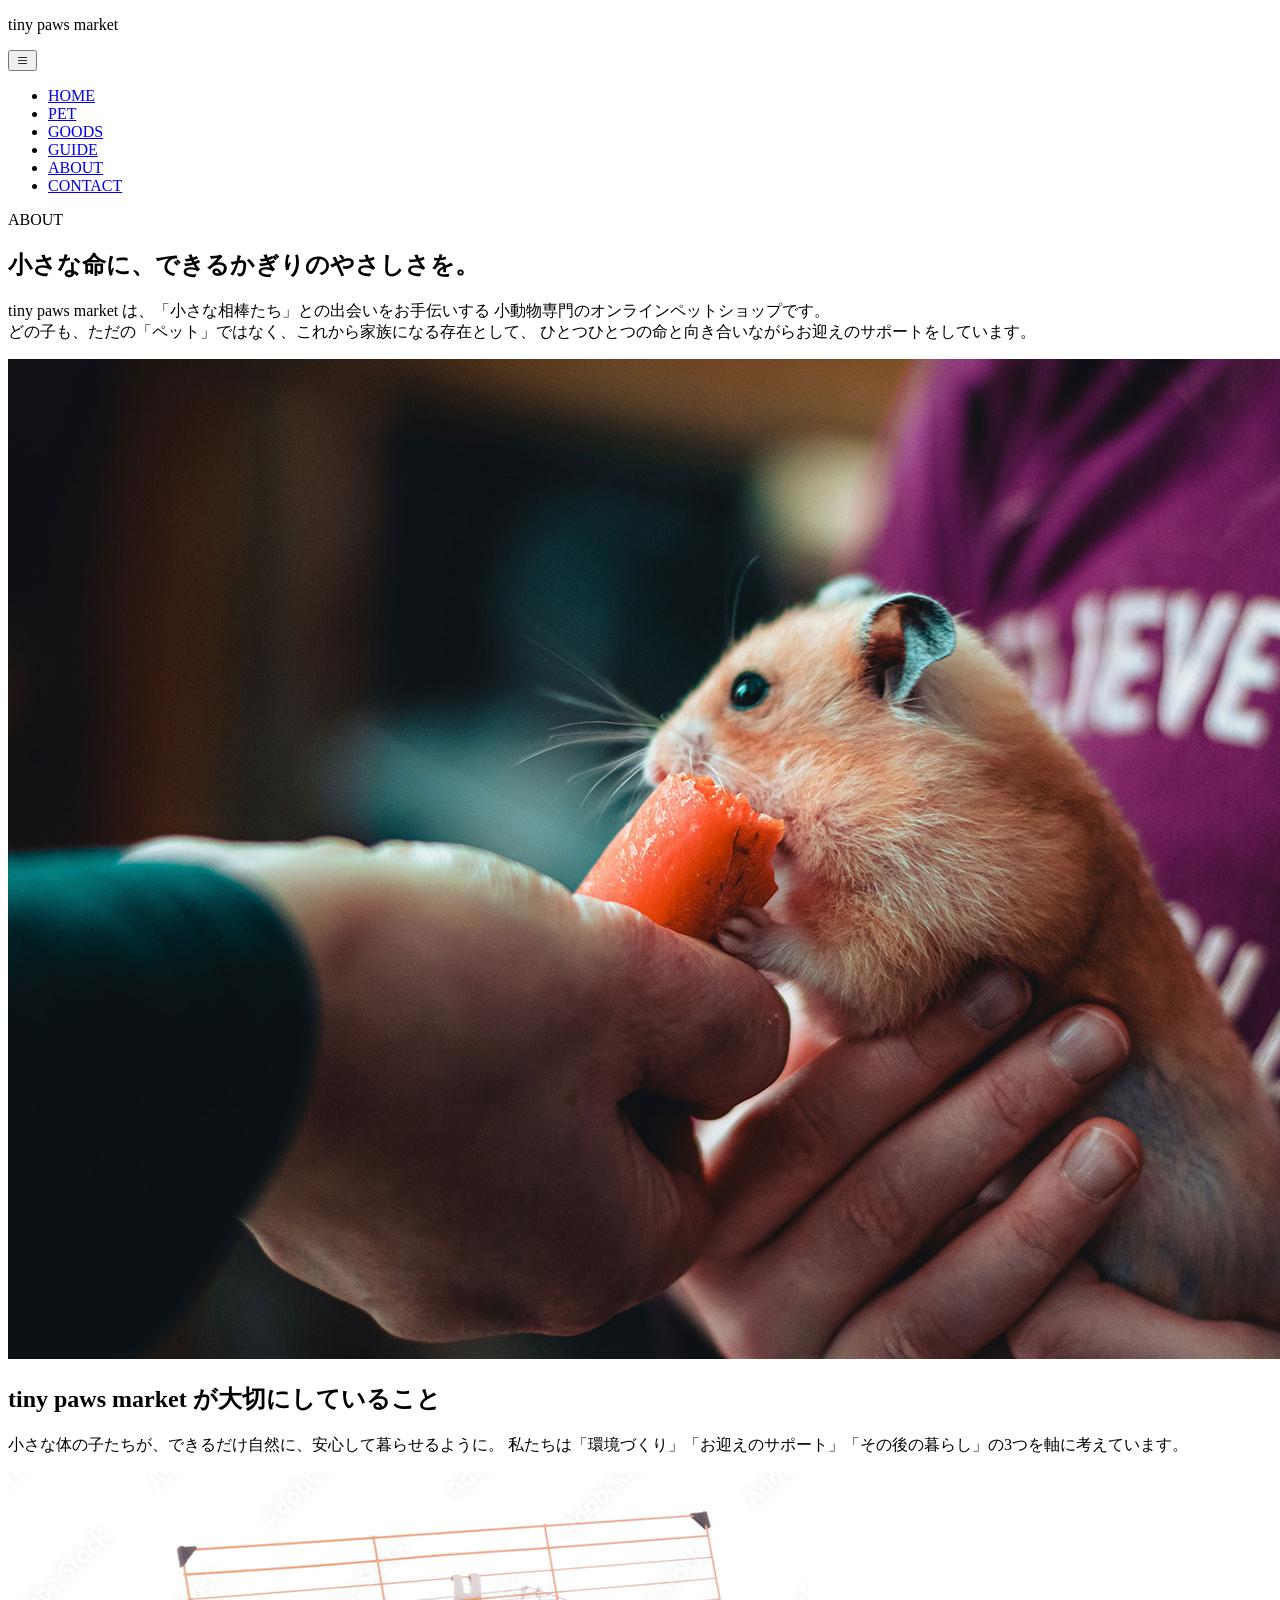
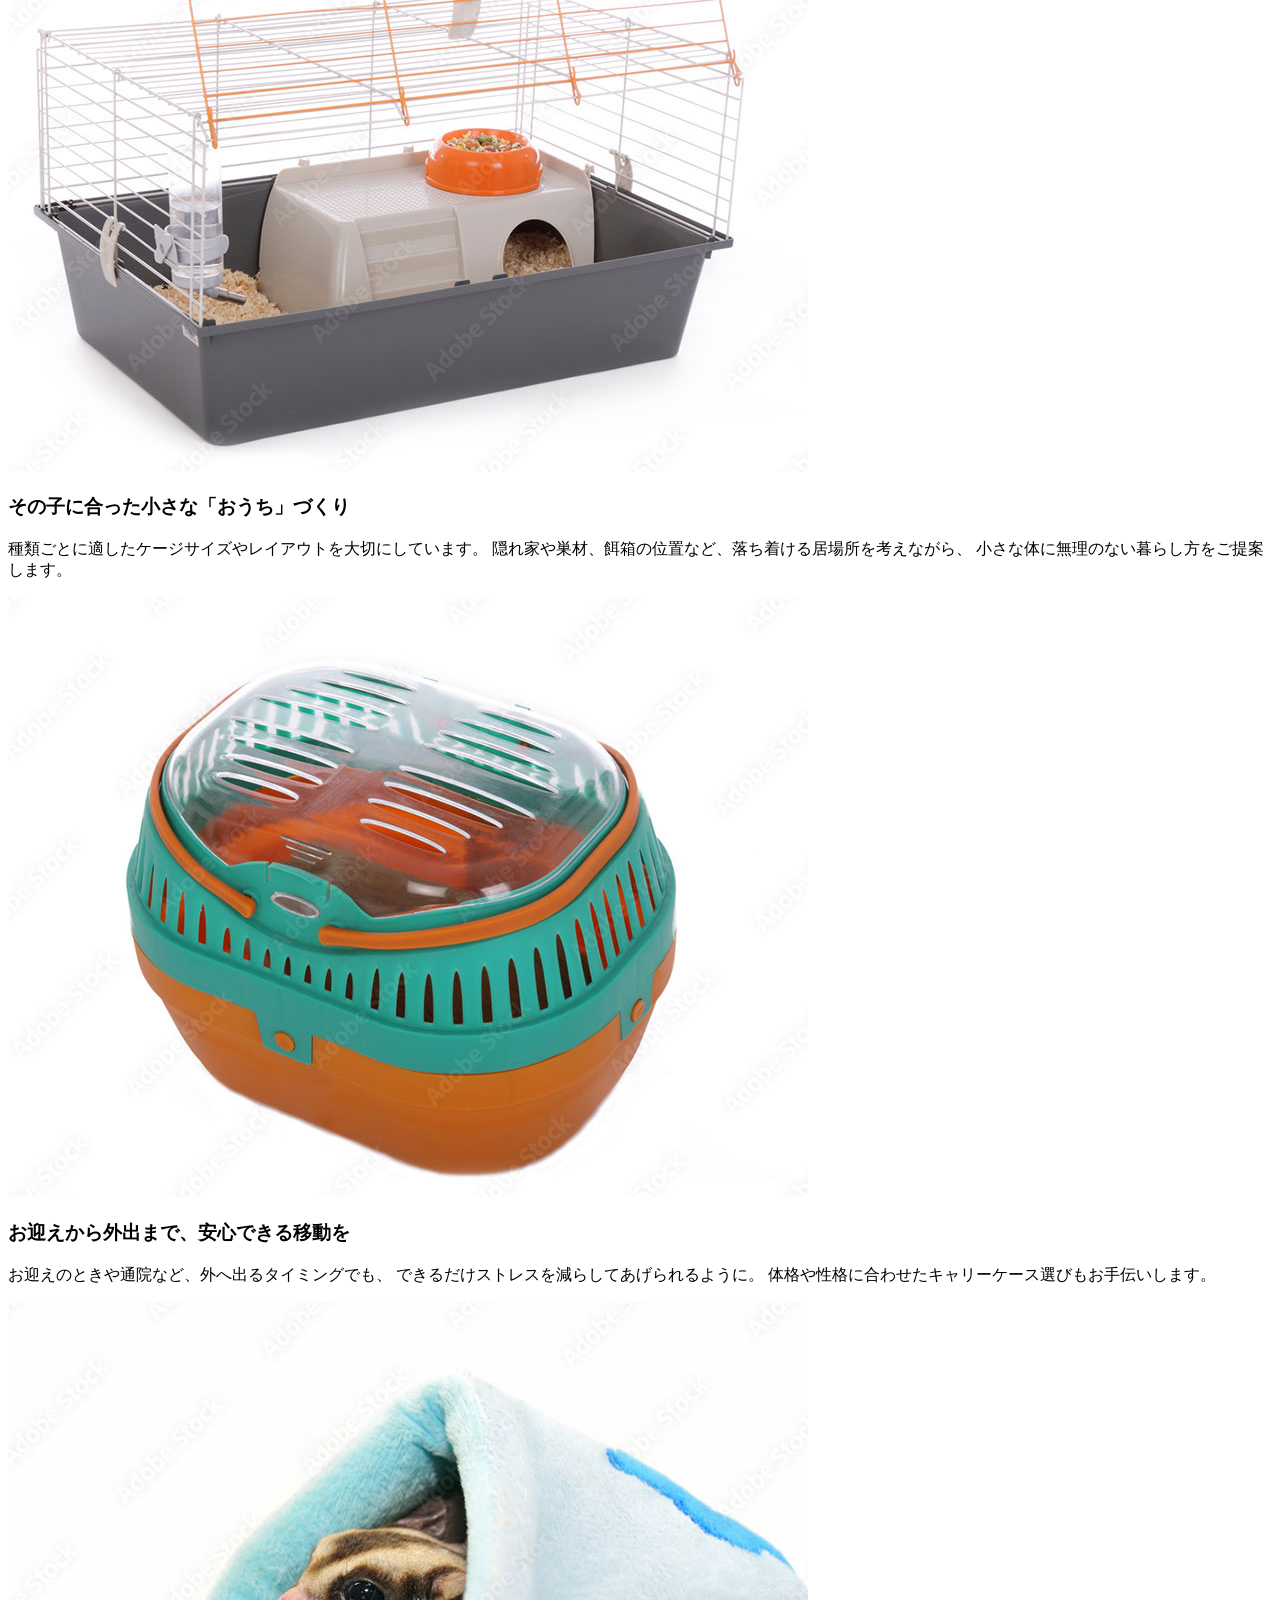
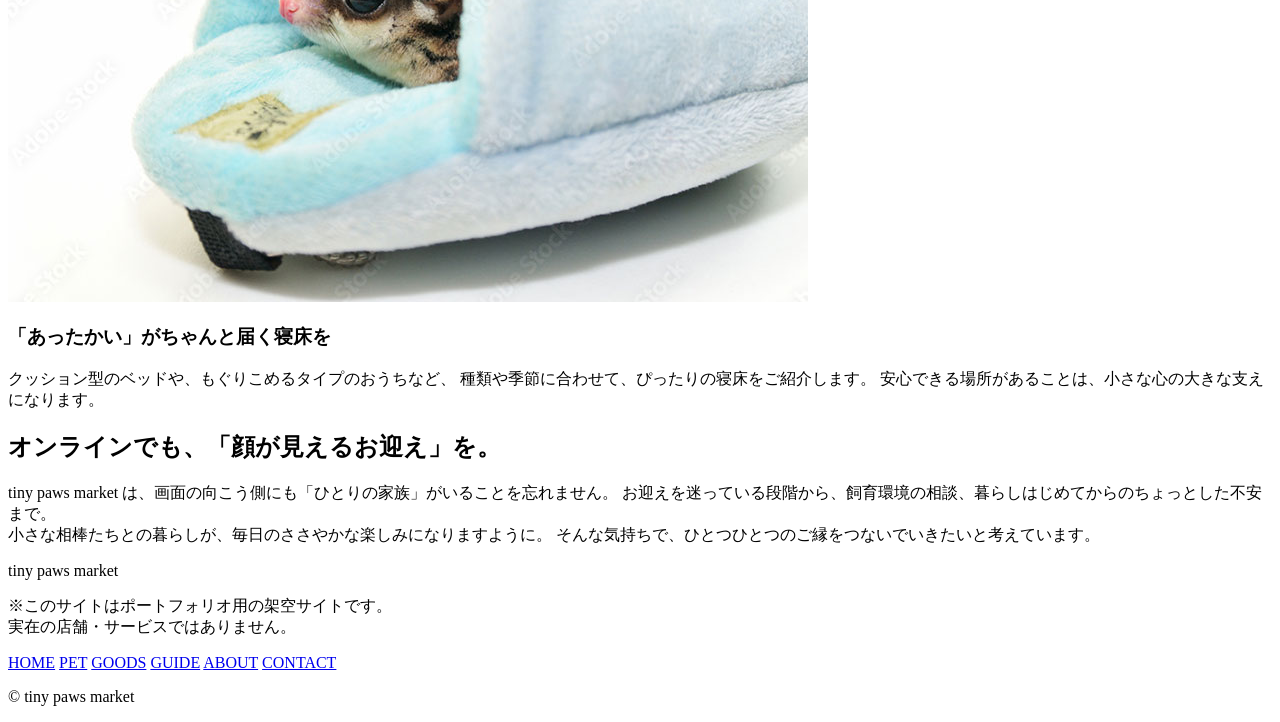
==== about.html @ 4024fcd1 "Add files via upload" ====
<!DOCTYPE html>
<html lang="ja">

<head>
    <meta charset="UTF-8">
    <title>tiny paws market | お店について（ABOUT）</title>
    <meta name="viewport" content="width=device-width, initial-scale=1">
    <link rel="stylesheet" href="css/style.css">
    <link rel="stylesheet" href="https://cdn.jsdelivr.net/npm/bootstrap-icons@1.11.3/font/bootstrap-icons.min.css">
</head>

<body>
    <header class="site-header">
        <div class="container">
            <div class="header-inner">
                <p class="site-title">tiny paws market</p>
                <button class="nav-toggle" aria-label="メニューを開く" aria-expanded="false">
                    <i class="bi bi-list"></i>
                </button>
            </div>
            <nav class="global-nav">
                <ul>
                    <li><a href="index.html">HOME</a></li>
                    <li><a href="pet.html">PET</a></li>
                    <li><a href="#">GOODS</a></li>
                    <li><a href="guide.html">GUIDE</a></li>
                    <li><a href="about.html">ABOUT</a></li>
                    <li><a href="contact.html">CONTACT</a></li>
                </ul>
            </nav>
        </div>
    </header>

    <main class="about-main">
        <!-- ページヘッダー＋メインビジュアル -->
        <section class="section about-hero">
            <div class="container about-hero-inner">
                <div class="about-hero-text">
                    <p class="section-label">ABOUT</p>
                    <h1 class="section-title">小さな命に、できるかぎりのやさしさを。</h1>
                    <p class="section-text">
                        tiny paws market は、「小さな相棒たち」との出会いをお手伝いする
                        小動物専門のオンラインペットショップです。<br>
                        どの子も、ただの「ペット」ではなく、これから家族になる存在として、
                        ひとつひとつの命と向き合いながらお迎えのサポートをしています。
                    </p>
                </div>
                <div class="about-hero-image">
                    <img src="image/about_main.jpg" alt="ハムスターをやさしく抱えている様子">
                </div>
            </div>
        </section>

        <!-- tiny paws market のこだわり（3カラム） -->
        <section class="section about-features">
            <div class="container">
                <h2 class="section-title">tiny paws market が大切にしていること</h2>
                <p class="section-text">
                    小さな体の子たちが、できるだけ自然に、安心して暮らせるように。
                    私たちは「環境づくり」「お迎えのサポート」「その後の暮らし」の3つを軸に考えています。
                </p>

                <div class="about-features-grid">
                    <article class="about-feature-item">
                        <img src="image/about_1.jpg" alt="小動物用のケージとおうち、餌箱">
                        <h3 class="about-feature-title">その子に合った小さな「おうち」づくり</h3>
                        <p class="about-feature-text">
                            種類ごとに適したケージサイズやレイアウトを大切にしています。
                            隠れ家や巣材、餌箱の位置など、落ち着ける居場所を考えながら、
                            小さな体に無理のない暮らし方をご提案します。
                        </p>
                    </article>

                    <article class="about-feature-item">
                        <img src="image/about_2.jpg" alt="外出用の小動物用キャリーケース">
                        <h3 class="about-feature-title">お迎えから外出まで、安心できる移動を</h3>
                        <p class="about-feature-text">
                            お迎えのときや通院など、外へ出るタイミングでも、
                            できるだけストレスを減らしてあげられるように。
                            体格や性格に合わせたキャリーケース選びもお手伝いします。
                        </p>
                    </article>

                    <article class="about-feature-item">
                        <img src="image/about_3.jpg" alt="小動物用のクッション型ベッド">
                        <h3 class="about-feature-title">「あったかい」がちゃんと届く寝床を</h3>
                        <p class="about-feature-text">
                            クッション型のベッドや、もぐりこめるタイプのおうちなど、
                            種類や季節に合わせて、ぴったりの寝床をご紹介します。
                            安心できる場所があることは、小さな心の大きな支えになります。
                        </p>
                    </article>
                </div>
            </div>
        </section>

        <!-- メッセージ -->
        <section class="section about-message">
            <div class="container">
                <h2 class="section-title">オンラインでも、「顔が見えるお迎え」を。</h2>
                <p class="section-text">
                    tiny paws market は、画面の向こう側にも「ひとりの家族」がいることを忘れません。
                    お迎えを迷っている段階から、飼育環境の相談、暮らしはじめてからのちょっとした不安まで。<br class="sp-br">
                    小さな相棒たちとの暮らしが、毎日のささやかな楽しみになりますように。
                    そんな気持ちで、ひとつひとつのご縁をつないでいきたいと考えています。
                </p>
            </div>
        </section>
    </main>

    <footer class="site-footer">
        <div class="container footer-inner">
            <div class="footer-left">
                <div class="logo">tiny paws market</div>
                <p class="note">
                    ※このサイトはポートフォリオ用の架空サイトです。<br>
                    実在の店舗・サービスではありません。
                </p>
            </div>
            <div class="footer-right">
                <nav class="footer-nav">
                    <a href="index.html">HOME</a>
                    <a href="pet.html">PET</a>
                    <a href="#">GOODS</a>
                    <a href="guide.html">GUIDE</a>
                    <a href="about.html">ABOUT</a>
                    <a href="contact.html">CONTACT</a>
                </nav>
                <p class="copyright">© tiny paws market</p>
            </div>
        </div>
    </footer>

    <script src="js/main.js"></script>
</body>

</html>
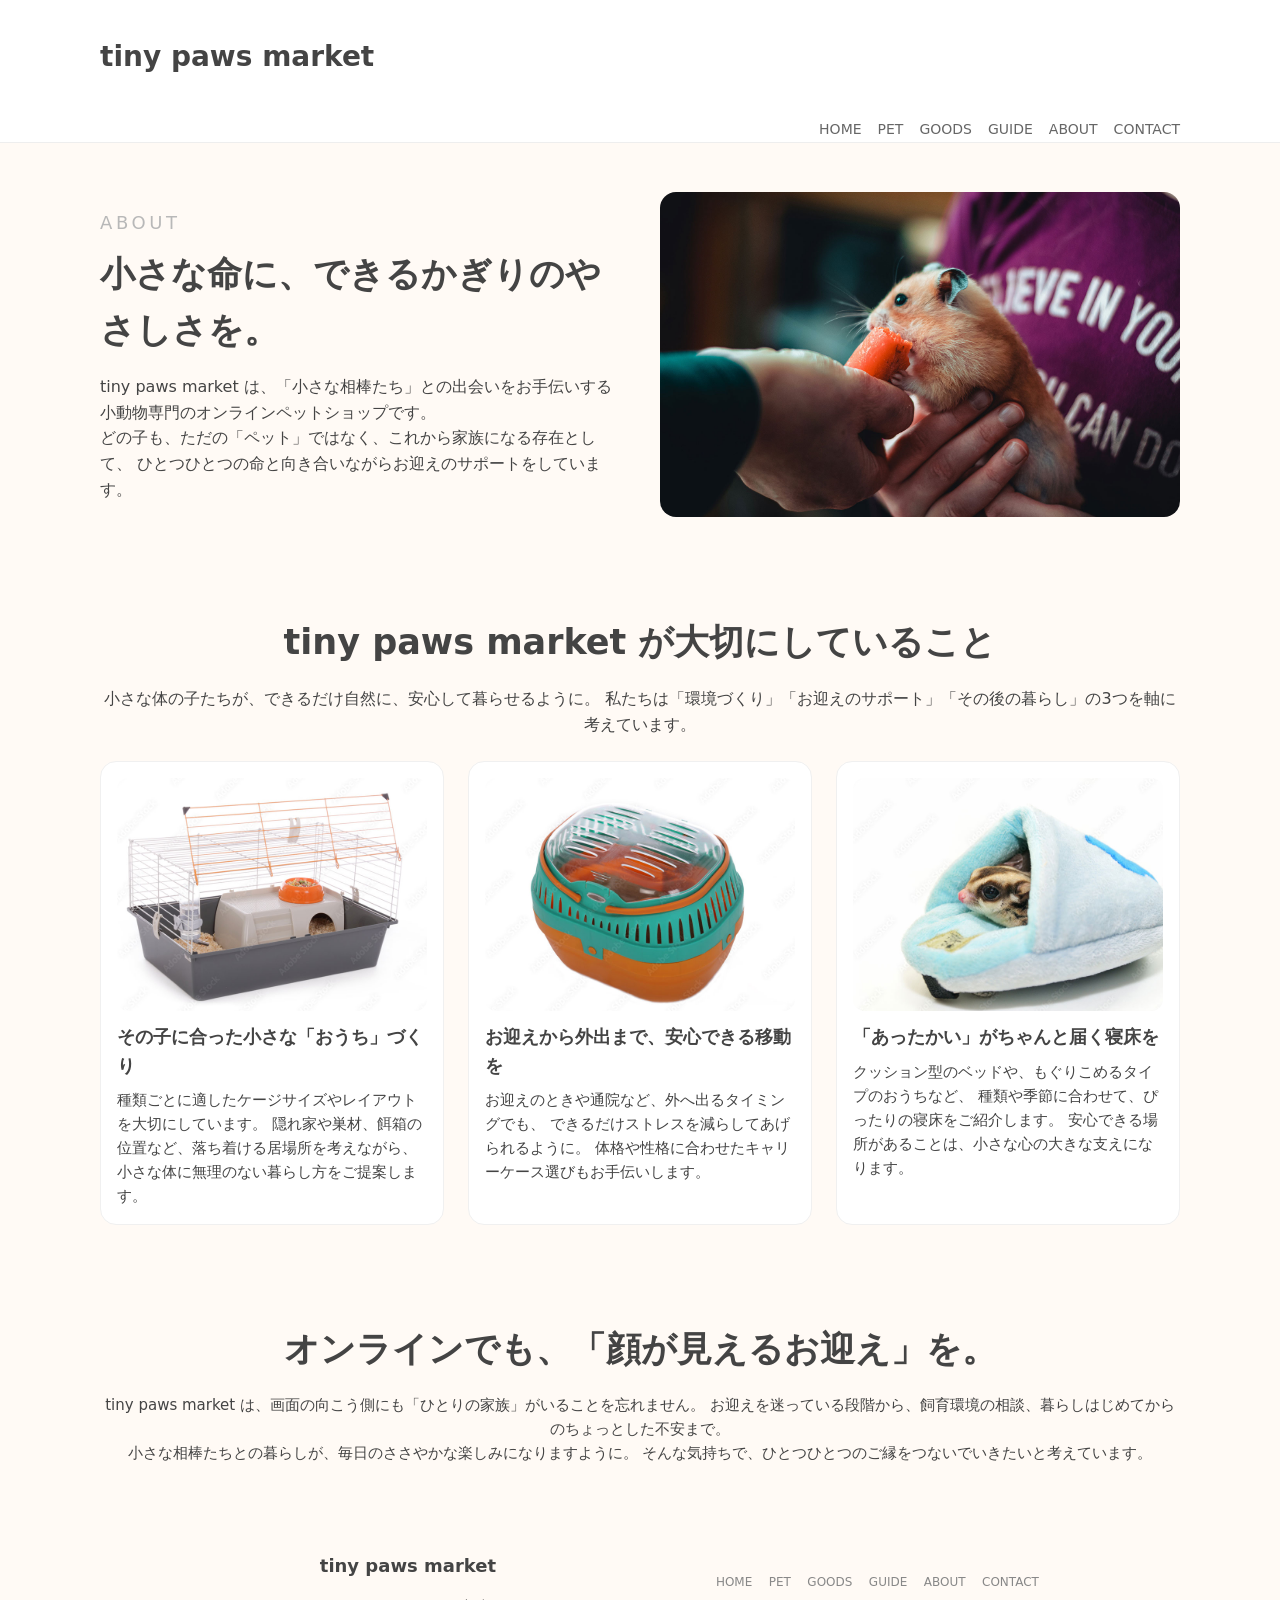
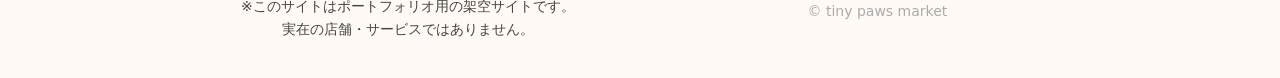
==== commit 2f327ee2: "Refactor about.html structure and paths Updated the HTML structure and fixed file paths for styles a" ====
--- a/about.html
+++ b/about.html
@@ -5,7 +5,7 @@
     <meta charset="UTF-8">
     <title>tiny paws market | お店について（ABOUT）</title>
     <meta name="viewport" content="width=device-width, initial-scale=1">
-    <link rel="stylesheet" href="css/style.css">
+    <link rel="stylesheet" href="./style.css">
     <link rel="stylesheet" href="https://cdn.jsdelivr.net/npm/bootstrap-icons@1.11.3/font/bootstrap-icons.min.css">
 </head>
 
@@ -131,7 +131,8 @@
         </div>
     </footer>
 
-    <script src="js/main.js"></script>
+    <script src="./main.js"></script>
 </body>
 
-</html>+
+</html>
--- a/style.css
+++ b/style.css
@@ -0,0 +1,802 @@
+*,
+*::before,
+*::after {
+    box-sizing: border-box;
+}
+
+body {
+    margin: 0;
+    font-family: system-ui, -apple-system, BlinkMacSystemFont, "ヒラギノ角ゴ ProN", "Yu Gothic", sans-serif;
+    color: #444;
+    background-color: #fff;
+    line-height: 1.6;
+}
+
+@media (min-width: 768px) {
+    body {
+        font-size: 18px;
+    }
+}
+
+img {
+    max-width: 100%;
+    display: block;
+}
+
+/* レイアウト共通 */
+.container {
+    width: 90%;
+    max-width: 1080px;
+    margin: 0 auto;
+    text-align: center;
+}
+
+@media (min-width: 768px) {
+    .site-title {
+        font-size: 28px;
+        font-weight: 700;
+        line-height: 1.2;
+    }
+}
+
+/* ヘッダー
+-------------------------------------------------------- */
+.site-header {
+    border-bottom: 1px solid #eee;
+    background-color: #fff;
+}
+
+.header-inner {
+    display: flex;
+    align-items: center;
+    justify-content: space-between;
+    padding: 12px 0;
+}
+
+.logo {
+    font-weight: 700;
+    font-size: 18px;
+}
+
+/* ハンバーガー（Bootstrap Icons） */
+.nav-toggle {
+    background: none;
+    border: none;
+    padding: 0;
+    width: 32px;
+    height: 32px;
+    display: inline-flex;
+    align-items: center;
+    justify-content: center;
+    cursor: pointer;
+}
+
+@media (min-width: 768px) {
+    .nav-toggle {
+        display: none;
+    }
+}
+
+.nav-toggle .bi {
+    font-size: 28px;
+    color: #444;
+}
+
+.global-nav {
+    display: none;
+    background-color: #fff;
+    border-top: 1px solid #eee;
+}
+
+@media (min-width: 768px) {
+    .global-nav {
+        display: block;
+        border-top: none;
+    }
+
+}
+
+.global-nav.is-open {
+    display: block;
+}
+
+.global-nav ul {
+    list-style: none;
+    margin: 0;
+    padding: 8px 5%;
+}
+
+@media (min-width: 768px) {
+    .global-nav ul {
+        display: flex;
+        align-items: center;
+        justify-content: flex-end;
+        gap: 16px;
+        list-style: none;
+        margin: 0;
+        padding: 0;
+    }
+
+}
+
+.global-nav li+li {
+    margin-top: 8px;
+}
+
+@media (min-width: 768px) {
+    .global-nav li {
+        margin: 0 !important;
+        padding: 0 !important;
+    }
+}
+
+.global-nav a {
+    display: block;
+    text-decoration: none;
+    color: #666;
+    font-size: 14px;
+}
+
+@media (min-width: 768px) {
+    .global-nav a {
+        display: inline-block;
+        text-decoration: none;
+        color: #666;
+        font-size: 14px;
+        line-height: 1;
+        padding: 4px 0;
+    }
+}
+
+/* ボタン */
+.btn-primary,
+.btn-secondary {
+    display: inline-block;
+    padding: 10px 20px;
+    border-radius: 999px;
+    text-decoration: none;
+    font-size: 14px;
+}
+
+.btn-primary {
+    background-color: #f3b7a4;
+    color: #fff;
+}
+
+@media (min-width: 768px) {
+    .btn-primary {
+        font-size: 16px;
+        padding: 12px 28px;
+    }
+}
+
+.btn-secondary {
+    border: 1px solid #f3b7a4;
+    color: #f3b7a4;
+    background-color: #fff;
+}
+
+@media (min-width: 768px) {
+    .btn-secondary {
+        font-size: 16px;
+        padding: 12px 28px;
+    }
+}
+
+/* セクション共通 */
+.section {
+    padding: 48px 0;
+}
+
+.section-label {
+    font-size: 12px;
+    letter-spacing: 0.2em;
+    text-transform: uppercase;
+    color: #b8b8b8;
+    margin-bottom: 8px;
+}
+
+@media (min-width: 768px) {
+    .section-label {
+        font-size: 18px;
+    }
+}
+
+.section-title {
+    font-size: 20px;
+    margin: 0 0 16px;
+}
+
+@media (min-width: 768px) {
+    .section-title {
+        font-size: 35px;
+    }
+}
+
+.section-text {
+    font-size: 14px;
+}
+
+@media (min-width: 768px) {
+    .section-text {
+        font-size: 16px;
+    }
+}
+
+/* ヒーロー
+-------------------------------------------------------- */
+.hero {
+    padding: 32px 0 40px;
+}
+
+.hero-title {
+    font-size: 22px;
+    margin: 8px 0 12px;
+}
+
+@media (min-width: 768px) {
+    .hero-title {
+        font-size: 35px;
+    }
+}
+
+.hero-lead {
+    font-size: 14px;
+    margin-bottom: 16px;
+}
+
+@media (min-width: 768px) {
+    .hero-lead {
+        font-size: 17px;
+    }
+}
+
+.hero-image {
+    margin-top: 24px;
+}
+
+@media (min-width: 768px) {
+    .hero-inner {
+        display: flex;
+        align-items: center;
+        gap: 40px;
+    }
+
+    .hero-text,
+    .hero-image {
+        flex: 1;
+    }
+}
+
+.concept {
+    background-color: #fffaf5;
+    text-align: center;
+}
+
+.concept .btn-secondary {
+    margin-top: 8px;
+}
+
+/* PETカード
+-------------------------------------------------------- */
+.pet-grid {
+    margin-top: 24px;
+    display: grid;
+    grid-template-columns: 1fr;
+    gap: 16px;
+    justify-items: center;
+}
+
+@media (min-width: 768px) {
+    .pet-grid {
+        display: grid;
+        grid-template-columns: repeat(3, 260px);
+        justify-content: center;
+        gap: 24px;
+    }
+}
+
+.pet-card {
+    padding: 16px;
+    max-width: 320px;
+    border-radius: 16px;
+    border: 1px solid #f0f0f0;
+    background-color: #fff;
+}
+
+@media (min-width: 768px) {
+    .pet-card {
+        padding: 16px 12px;
+    }
+}
+
+.pet-name {
+    font-size: 16px;
+    margin: 8px 0 4px;
+}
+
+@media (min-width: 768px) {
+    .pet-name {
+        font-size: 18px;
+    }
+}
+
+.pet-desc {
+    font-size: 13px;
+    margin: 0 0 8px;
+}
+
+@media (min-width: 768px) {
+    .pet-desc {
+        font-size: 15px;
+    }
+}
+
+.pet-link {
+    font-size: 13px;
+    color: #f3b7a4;
+    text-decoration: none;
+}
+
+.section-cta {
+    margin-top: 24px;
+    text-align: center;
+}
+
+/* はじめてさん
+-------------------------------------------------------- */
+.guide-inner {
+    display: block;
+    text-align: center;
+}
+
+@media (min-width: 768px) {
+    .guide-inner {
+        display: flex;
+        align-items: center;
+        gap: 40px;
+    }
+}
+
+.guide-image {
+    margin-bottom: 16px;
+    text-align: center;
+}
+
+
+
+.guide-image img {
+    display: inline-block;
+    width: 100%;
+}
+
+@media (min-width: 768px) {
+
+    .guide-image,
+    .guide-text {
+        flex: 1;
+    }
+}
+
+/* フッターメッセージ */
+.message {
+    background-color: #fff;
+}
+
+.message-inner {
+    text-align: center;
+}
+
+.footprint {
+    width: 50%;
+    margin: 0 auto 8px;
+}
+
+@media (min-width: 768px) {
+    .footprint {
+        width: 28%;
+    }
+}
+
+.message-text {
+    font-size: 14px;
+}
+
+@media (min-width: 768px) {
+    .message-text {
+        font-size: 18px;
+        font-weight: 600;
+    }
+}
+
+/* フッター 
+-------------------------------------------------------- */
+.site-footer {
+    background-color: #fffaf5;
+    padding: 24px 0;
+    font-size: 12px;
+    text-align: center;
+}
+
+@media (min-width: 768px) {
+    .site-footer {
+        font-size: 14px;
+    }
+}
+
+.footer-inner {
+    display: block;
+}
+
+@media (min-width: 768px) {
+    .footer-inner {
+        display: flex;
+        justify-content: space-evenly;
+        align-items: center;
+    }
+}
+
+.footer-left {
+    margin-bottom: 16px;
+}
+
+@media (min-width: 768px) {
+    .footer-left {
+        margin-bottom: 0;
+    }
+}
+
+.footer-nav a {
+    margin-right: 12px;
+    color: #888;
+    text-decoration: none;
+    font-size: 12px;
+}
+
+.footer-nav a:last-child {
+    margin-right: 0
+}
+
+.copyright {
+    margin-top: 8px;
+    color: #aaa;
+}
+
+.pc-only {
+    display: none;
+}
+
+@media (min-width: 768px) {
+    .pc-only {
+        display: inline;
+    }
+}
+
+/* GUIDEページ
+-------------------------------------------------------- */
+.guide-step-list {
+    display: flex;
+    flex-direction: column;
+    gap: 24px;
+    text-align: left;
+}
+
+@media (min-width: 768px) {
+    .guide-step-list {
+        gap: 32px;
+    }
+}
+
+.guide-step-item {
+    padding: 16px;
+    border-radius: 12px;
+    border: 1px solid #f0f0f0;
+    background-color: #fff;
+}
+
+.guide-step-number {
+    display: inline-block;
+    font-size: 12px;
+    letter-spacing: 0.1em;
+    color: #f3b7a4;
+    font-weight: 700;
+    margin-bottom: 4px;
+}
+
+.guide-step-title {
+    font-size: 16px;
+    margin: 0 0 8px;
+}
+
+.guide-step-text {
+    font-size: 14px;
+    margin: 0;
+}
+
+.guide-checklist-image {
+    margin-top: 16px;
+}
+
+.guide-checklist-image img {
+    max-width: 100%;
+    height: auto;
+    display: block;
+    margin: 0 auto;
+}
+
+.guide-lifestyle-points {
+    display: flex;
+    flex-direction: column;
+    gap: 16px;
+    text-align: left;
+    margin-top: 16px;
+}
+
+@media (min-width: 768px) {
+    .guide-lifestyle-points {
+        flex-direction: row;
+        align-items: stretch;
+    }
+}
+
+.guide-lifestyle-item {
+    padding: 16px;
+    border-radius: 12px;
+    border: 1px solid #f0f0f0;
+    background-color: #fff;
+}
+
+@media (min-width: 768px) {
+    .guide-lifestyle-item {
+        flex: 1;
+    }
+}
+
+.guide-lifestyle-title {
+    font-size: 16px;
+    margin: 0 0 8px;
+}
+
+.guide-lifestyle-text {
+    font-size: 14px;
+    margin: 0;
+}
+
+.guide-steps {
+    background-color: #fffaf5;
+}
+
+.guide-lifestyle {
+    background-color: #fffaf5;
+}
+
+/* ABOUT
+-------------------------------------------------------- */
+
+.about-main {
+    background-color: #fffaf5;
+}
+
+.about-hero-inner {
+    display: flex;
+    flex-direction: column;
+    gap: 24px;
+    align-items: center;
+}
+
+@media (min-width: 768px) {
+    .about-hero-inner {
+        flex-direction: row;
+        align-items: center;
+        gap: 40px;
+    }
+}
+
+.about-hero-text {
+    text-align: center;
+}
+
+@media (min-width: 768px) {
+    .about-hero-text {
+        flex: 1;
+        text-align: left;
+    }
+}
+
+.about-hero-image img {
+    border-radius: 16px;
+}
+
+@media (min-width: 768px) {
+    .about-hero-image {
+        flex: 1;
+    }
+}
+
+.about-features-grid {
+    display: flex;
+    flex-direction: column;
+    gap: 24px;
+    margin-top: 24px;
+}
+
+@media (min-width: 768px) {
+    .about-features-grid {
+        flex-direction: row;
+    }
+}
+
+.about-feature-item {
+    padding: 16px;
+    border-radius: 16px;
+    border: 1px solid #f0f0f0;
+    background-color: #fff;
+    text-align: left;
+}
+
+@media (min-width: 768px) {
+    .about-feature-item {
+        flex: 1;
+    }
+}
+
+.about-feature-item img {
+    border-radius: 12px;
+    margin-bottom: 12px;
+}
+
+.about-feature-title {
+    font-size: 16px;
+    margin: 0 0 8px;
+}
+
+@media (min-width: 768px) {
+    .about-feature-title {
+        font-size: 18px;
+    }
+}
+
+.about-feature-text {
+    font-size: 14px;
+    margin: 0;
+}
+
+@media (min-width: 768px) {
+    .about-feature-text {
+        font-size: 15px;
+    }
+}
+
+.about-message {
+    background-color: #fffaf5;
+}
+
+.about-message .section-text {
+    font-size: 15px;
+}
+
+.sp-br {
+    display: inline;
+}
+
+@media screen and (max-width: 767px) {
+    .sp-br {
+        display: none;
+    }
+}
+
+/* CONTACT
+-------------------------------------------------------- */
+.page-hero-contact {
+    background-color: #fffaf5;
+    padding: 48px 0;
+}
+
+.contact {
+    background-color: #fff;
+}
+
+.contact-form {
+    max-width: 640px;
+    margin: 0 auto;
+    text-align: left;
+}
+
+@media (min-width: 768px) {
+    .contact-form {
+        max-width: 720px;
+    }
+}
+
+/* ラベル・必須マーク */
+.contact-form .form-group {
+    margin-bottom: 20px;
+}
+
+.contact-form label {
+    display: inline-block;
+    font-size: 14px;
+    margin-bottom: 6px;
+    font-weight: 600;
+}
+
+@media (min-width: 768px) {
+    .contact-form label {
+        font-size: 16px;
+    }
+}
+
+.contact-form .required {
+    display: inline-block;
+    margin-left: 8px;
+    padding: 2px 8px;
+    border-radius: 999px;
+    background-color: #f3b7a4;
+    color: #fff;
+    font-size: 11px;
+}
+
+/* テキスト入力・セレクト・テキストエリア */
+.contact-form input[type="text"],
+.contact-form input[type="email"],
+.contact-form input[type="tel"],
+.contact-form select,
+.contact-form textarea {
+    width: 100%;
+    font-size: 14px;
+    padding: 10px 12px;
+    border-radius: 8px;
+    border: 1px solid #ddd;
+    outline: none;
+    font-family: inherit;
+    box-sizing: border-box;
+    background-color: #fff;
+}
+
+@media (min-width: 768px) {
+
+    .contact-form input[type="text"],
+    .contact-form input[type="email"],
+    .contact-form input[type="tel"],
+    .contact-form select,
+    .contact-form textarea {
+        font-size: 16px;
+        padding: 12px 14px;
+    }
+}
+
+.contact-form input:focus,
+.contact-form select:focus,
+.contact-form textarea:focus {
+    border-color: #f3b7a4;
+    box-shadow: 0 0 0 2px rgba(243, 183, 164, 0.25);
+}
+
+.contact-form textarea {
+    min-height: 180px;
+    resize: vertical;
+}
+
+/* 注意書き */
+.contact-form .form-note {
+    margin: 16px 0 24px;
+    font-size: 12px;
+    color: #888;
+    line-height: 1.6;
+}
+
+@media (min-width: 768px) {
+    .contact-form .form-note {
+        font-size: 13px;
+    }
+}
+
+/* 送信ボタン */
+.contact-form .form-actions {
+    text-align: center;
+    margin-top: 8px;
+}
+
+.contact-form .form-actions .btn-primary {
+    width: 200px;
+}
